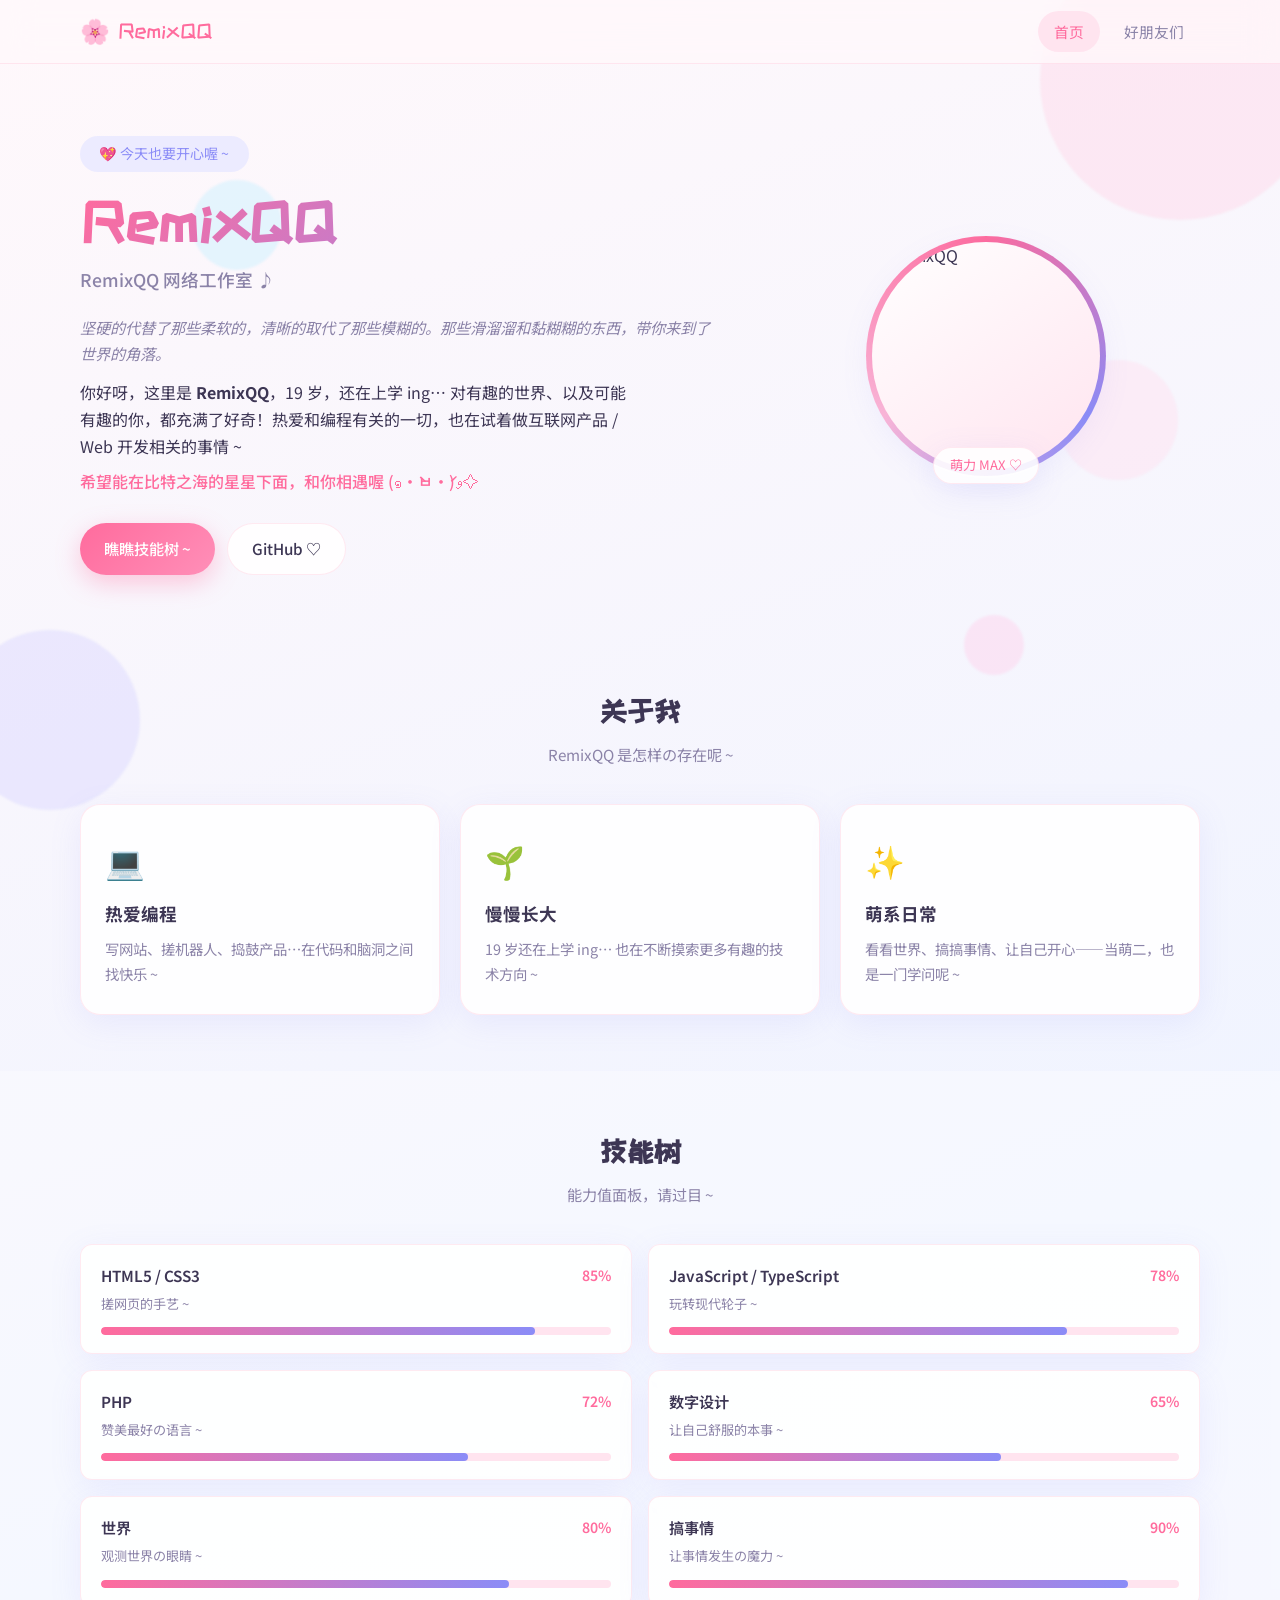
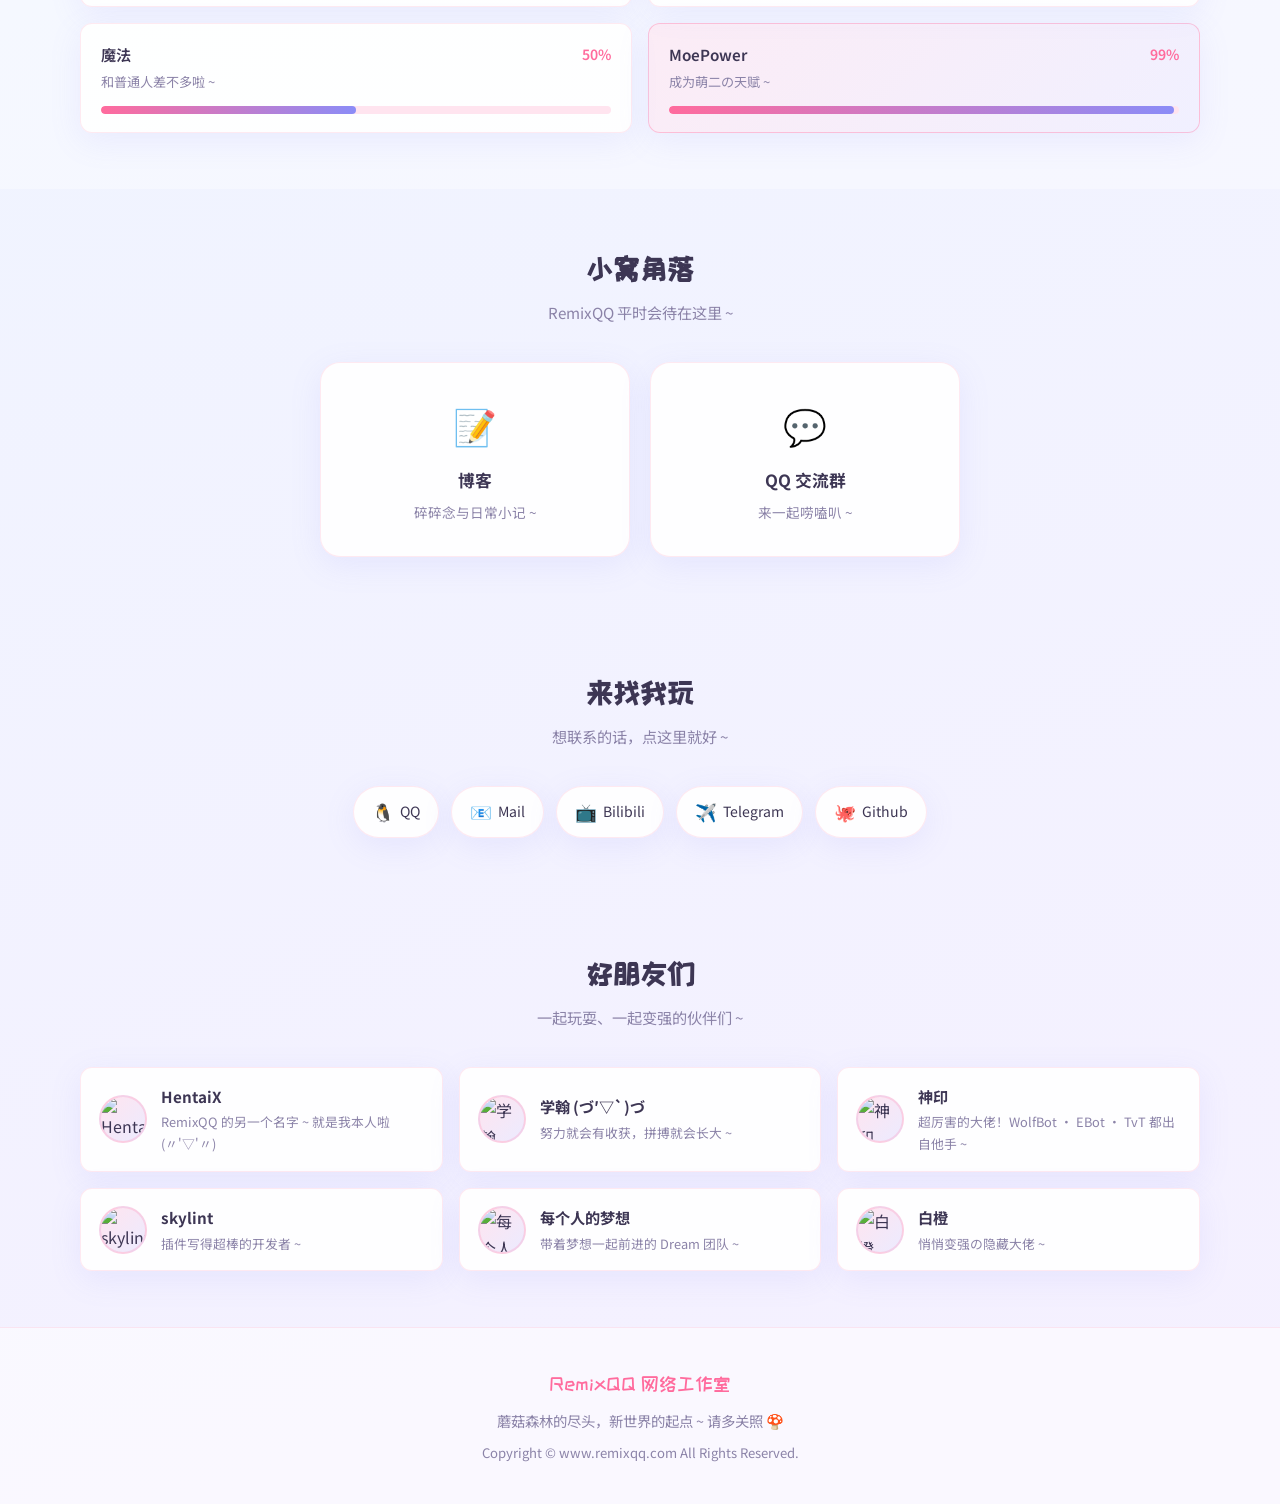
==== index.html @ 7d6c2c0d "重构个人主页为萌系浅色主题，保留原有内容与链接" ====
<!DOCTYPE html>
<html lang="zh-CN">
<head>
  <meta charset="UTF-8">
  <meta name="viewport" content="width=device-width, initial-scale=1.0">
  <meta name="description" content="RemixQQ 的小小个人站 ~ 蘑菇森林的尽头，新世界的起点">
  <title>RemixQQ 的小窝</title>
  <link rel="icon" href="favicon.svg" type="image/svg+xml">
  <link rel="preconnect" href="https://fonts.googleapis.com">
  <link rel="preconnect" href="https://fonts.gstatic.com" crossorigin>
  <link href="https://fonts.googleapis.com/css2?family=Noto+Sans+SC:wght@400;500;700&family=ZCOOL+KuaiLe&display=swap" rel="stylesheet">
  <link rel="stylesheet" href="css/style.css">
</head>
<body>
  <div class="bg-decor" aria-hidden="true">
    <span class="bubble b1"></span>
    <span class="bubble b2"></span>
    <span class="bubble b3"></span>
    <span class="bubble b4"></span>
    <span class="bubble b5"></span>
  </div>

  <header class="navbar">
    <div class="container nav-inner">
      <a class="logo" href="#home">
        <span class="logo-icon">🌸</span>
        <span>RemixQQ</span>
      </a>
      <button class="nav-toggle" aria-label="打开菜单" aria-expanded="false">
        <span></span><span></span><span></span>
      </button>
      <nav class="nav-links">
        <a href="#home" class="active">首页</a>
        <a href="#friends">好朋友们</a>
      </nav>
    </div>
  </header>

  <main>
    <section id="home" class="hero">
      <div class="container hero-grid">
        <div class="hero-content">
          <p class="hero-badge"><span id="hero-badge-text">✨ 遇见你，真好呀 ~</span></p>
          <h1>
            <span class="hero-name">RemixQQ</span>
            <span class="hero-sub">RemixQQ 网络工作室 ♪</span>
          </h1>
          <p class="hero-quote">坚硬的代替了那些柔软的，清晰的取代了那些模糊的。那些滑溜溜和黏糊糊的东西，带你来到了世界的角落。</p>
          <p class="hero-desc">
            你好呀，这里是 <strong>RemixQQ</strong>，<span class="js-age"></span> 岁，还在上学 ing… 对有趣的世界、以及可能有趣的你，都充满了好奇！热爱和编程有关的一切，也在试着做互联网产品 / Web 开发相关的事情 ~
          </p>
          <p class="hero-desc accent">希望能在比特之海的星星下面，和你相遇喔 (๑•̀ㅂ•́)و✧</p>
          <div class="hero-actions">
            <a class="btn btn-primary" href="#skills">瞧瞧技能树 ~</a>
            <a class="btn btn-ghost" href="https://github.com/HentaiX2007" target="_blank" rel="noopener">GitHub ♡</a>
          </div>
        </div>
        <div class="hero-visual">
          <div class="avatar-wrap">
            <div class="avatar-ring"></div>
            <div class="avatar"><img src="https://q.qlogo.cn/headimg_dl?dst_uin=409898860&spec=640&img_type=jpg" alt="RemixQQ"></div>
            <span class="avatar-tag">萌力 MAX ♡</span>
          </div>
        </div>
      </div>
    </section>

    <section class="features">
      <div class="container">
        <div class="section-head">
          <h2>关于我</h2>
          <p>RemixQQ 是怎样の存在呢 ~</p>
        </div>
        <div class="feature-grid">
          <article class="feature-card">
            <div class="feature-icon">💻</div>
            <h3>热爱编程</h3>
            <p>写网站、搓机器人、捣鼓产品…在代码和脑洞之间找快乐 ~</p>
          </article>
          <article class="feature-card">
            <div class="feature-icon">🌱</div>
            <h3>慢慢长大</h3>
            <p><span class="js-age"></span> 岁还在上学 ing… 也在不断摸索更多有趣的技术方向 ~</p>
          </article>
          <article class="feature-card">
            <div class="feature-icon">✨</div>
            <h3>萌系日常</h3>
            <p>看看世界、搞搞事情、让自己开心——当萌二，也是一门学问呢 ~</p>
          </article>
        </div>
      </div>
    </section>

    <section id="skills" class="skills">
      <div class="container">
        <div class="section-head">
          <h2>技能树</h2>
          <p>能力值面板，请过目 ~</p>
        </div>
        <div class="skill-grid">
          <div class="skill-card" data-level="85">
            <div class="skill-top"><span>HTML5 / CSS3</span><span class="skill-val">85%</span></div>
            <p>搓网页的手艺 ~</p>
            <div class="skill-bar"><span></span></div>
          </div>
          <div class="skill-card" data-level="78">
            <div class="skill-top"><span>JavaScript / TypeScript</span><span class="skill-val">78%</span></div>
            <p>玩转现代轮子 ~</p>
            <div class="skill-bar"><span></span></div>
          </div>
          <div class="skill-card" data-level="72">
            <div class="skill-top"><span>PHP</span><span class="skill-val">72%</span></div>
            <p>赞美最好の语言 ~</p>
            <div class="skill-bar"><span></span></div>
          </div>
          <div class="skill-card" data-level="65">
            <div class="skill-top"><span>数字设计</span><span class="skill-val">65%</span></div>
            <p>让自己舒服的本事 ~</p>
            <div class="skill-bar"><span></span></div>
          </div>
          <div class="skill-card" data-level="80">
            <div class="skill-top"><span>世界</span><span class="skill-val">80%</span></div>
            <p>观测世界の眼睛 ~</p>
            <div class="skill-bar"><span></span></div>
          </div>
          <div class="skill-card" data-level="90">
            <div class="skill-top"><span>搞事情</span><span class="skill-val">90%</span></div>
            <p>让事情发生の魔力 ~</p>
            <div class="skill-bar"><span></span></div>
          </div>
          <div class="skill-card" data-level="50">
            <div class="skill-top"><span>魔法</span><span class="skill-val">50%</span></div>
            <p>和普通人差不多啦 ~</p>
            <div class="skill-bar"><span></span></div>
          </div>
          <div class="skill-card highlight" data-level="99">
            <div class="skill-top"><span>MoePower</span><span class="skill-val">99%</span></div>
            <p>成为萌二の天赋 ~</p>
            <div class="skill-bar"><span></span></div>
          </div>
        </div>
      </div>
    </section>

    <section id="places" class="places">
      <div class="container">
        <div class="section-head">
          <h2>小窝角落</h2>
          <p>RemixQQ 平时会待在这里 ~</p>
        </div>
        <div class="place-grid">
          <a class="place-card" href="404.html" target="_blank" rel="noopener">
            <span class="place-icon">📝</span>
            <h3>博客</h3>
            <p>碎碎念与日常小记 ~</p>
          </a>
          <a class="place-card" href="https://qm.qq.com/cgi-bin/qm/qr?k=84oKlIdqu7leIcT74lgxzu0xCBWBwKX-&jump_from=webapi&authKey=Kc1P+uu9P0bo88xt0sbMIB/ppc8YZW0a0btZztGisIsKdx7UcqcJ4j6q4Y/uhNzM" target="_blank" rel="noopener">
            <span class="place-icon">💬</span>
            <h3>QQ 交流群</h3>
            <p>来一起唠嗑叭 ~</p>
          </a>
        </div>
      </div>
    </section>

    <section id="social" class="social">
      <div class="container">
        <div class="section-head">
          <h2>来找我玩</h2>
          <p>想联系的话，点这里就好 ~</p>
        </div>
        <div class="social-grid">
          <a class="social-link" href="https://wpa.qq.com/msgrd?v=3&uin=409898860&site=qq&menu=yes" target="_blank" rel="noopener" title="QQ"><span>🐧</span> QQ</a>
          <a class="social-link" href="mailto:409898860@qq.com" title="Mail"><span>📧</span> Mail</a>
          <a class="social-link" href="https://space.bilibili.com/322929988" target="_blank" rel="noopener" title="Bilibili"><span>📺</span> Bilibili</a>
          <a class="social-link" href="https://t.me/Re_Q888" target="_blank" rel="noopener" title="Telegram"><span>✈️</span> Telegram</a>
          <a class="social-link" href="https://github.com/HentaiX2007" target="_blank" rel="noopener" title="Github"><span>🐙</span> Github</a>
        </div>
      </div>
    </section>

    <section id="friends" class="friends">
      <div class="container">
        <div class="section-head">
          <h2>好朋友们</h2>
          <p>一起玩耍、一起变强的伙伴们 ~</p>
        </div>
        <div class="friend-grid">
          <a class="friend-card" href="#">
            <img class="friend-avatar" src="https://q.qlogo.cn/headimg_dl?dst_uin=409898860&spec=640&img_type=jpg" alt="HentaiX" loading="lazy">
            <div>
              <h3>HentaiX</h3>
              <p>RemixQQ 的另一个名字 ~ 就是我本人啦 (〃'▽'〃)</p>
            </div>
          </a>
          <a class="friend-card" href="#">
            <img class="friend-avatar" src="https://q.qlogo.cn/headimg_dl?dst_uin=942569307&spec=640&img_type=jpg" alt="学翰" loading="lazy">
            <div>
              <h3>学翰 (づ′▽`)づ</h3>
              <p>努力就会有收获，拼搏就会长大 ~</p>
            </div>
          </a>
          <a class="friend-card" href="#">
            <img class="friend-avatar" src="https://q.qlogo.cn/headimg_dl?dst_uin=1413492184&spec=640&img_type=jpg" alt="神印" loading="lazy">
            <div>
              <h3>神印</h3>
              <p>超厉害的大佬！WolfBot · EBot · TvT 都出自他手 ~</p>
            </div>
          </a>
          <a class="friend-card" href="#">
            <img class="friend-avatar" src="https://q.qlogo.cn/headimg_dl?dst_uin=1453199662&spec=640&img_type=jpg" alt="skylint" loading="lazy">
            <div>
              <h3>skylint</h3>
              <p>插件写得超棒的开发者 ~</p>
            </div>
          </a>
          <a class="friend-card" href="#">
            <img class="friend-avatar" src="https://q.qlogo.cn/headimg_dl?dst_uin=3589898630&spec=640&img_type=jpg" alt="每个人的梦想" loading="lazy">
            <div>
              <h3>每个人的梦想</h3>
              <p>带着梦想一起前进的 Dream 团队 ~</p>
            </div>
          </a>
          <a class="friend-card" href="#">
            <img class="friend-avatar" src="https://q.qlogo.cn/headimg_dl?dst_uin=246729949&spec=640&img_type=jpg" alt="白橙" loading="lazy">
            <div>
              <h3>白橙</h3>
              <p>悄悄变强の隐藏大佬 ~</p>
            </div>
          </a>
        </div>
      </div>
    </section>
  </main>

  <footer class="footer">
    <div class="container footer-inner">
      <p class="footer-title">RemixQQ 网络工作室</p>
      <p class="footer-slogan">蘑菇森林的尽头，新世界的起点 ~ 请多关照 🍄</p>
      <p class="footer-copy">Copyright © www.remixqq.com All Rights Reserved.</p>
    </div>
  </footer>

  <script src="js/main.js"></script>
</body>
</html>
---- css/style.css ----
:root {
  --bg: #fff8fb;
  --bg-soft: #f5f0ff;
  --surface: rgba(255, 255, 255, 0.88);
  --surface-hover: rgba(255, 255, 255, 0.96);
  --text: #3d3654;
  --text-muted: #8b83a8;
  --primary: #ff6b9d;
  --primary-soft: #ffe4ef;
  --secondary: #8b8cf7;
  --secondary-soft: #ecebff;
  --accent: #ffb7d5;
  --border: rgba(255, 107, 157, 0.14);
  --shadow: 0 8px 32px rgba(139, 140, 247, 0.12);
  --shadow-hover: 0 16px 48px rgba(255, 107, 157, 0.18);
  --radius: 20px;
  --radius-sm: 12px;
  --nav-h: 64px;
  --font: "Noto Sans SC", "PingFang SC", "Microsoft YaHei", sans-serif;
  --font-cute: "ZCOOL KuaiLe", "Noto Sans SC", sans-serif;
}

*,
*::before,
*::after {
  box-sizing: border-box;
  margin: 0;
  padding: 0;
}

html {
  scroll-behavior: smooth;
}

body {
  font-family: var(--font);
  color: var(--text);
  background: linear-gradient(160deg, var(--bg) 0%, #f0f4ff 45%, var(--bg-soft) 100%);
  min-height: 100vh;
  line-height: 1.7;
  overflow-x: hidden;
}

a {
  color: inherit;
  text-decoration: none;
}

.container {
  width: min(1120px, calc(100% - 32px));
  margin: 0 auto;
}

/* Background decoration */
.bg-decor {
  position: fixed;
  inset: 0;
  pointer-events: none;
  z-index: 0;
  overflow: hidden;
}

.bubble {
  position: absolute;
  border-radius: 50%;
  opacity: 0.45;
  filter: blur(1px);
  animation: float 8s ease-in-out infinite;
}

.b1 { width: 280px; height: 280px; background: #ffd6e8; top: -60px; right: -40px; animation-delay: 0s; }
.b2 { width: 180px; height: 180px; background: #d9d6ff; bottom: 10%; left: -40px; animation-delay: -2s; }
.b3 { width: 120px; height: 120px; background: #ffe0f0; top: 40%; right: 8%; animation-delay: -4s; }
.b4 { width: 90px; height: 90px; background: #c8f0ff; top: 20%; left: 15%; animation-delay: -1s; }
.b5 { width: 60px; height: 60px; background: #ffd1ec; bottom: 25%; right: 20%; animation-delay: -3s; }

@keyframes float {
  0%, 100% { transform: translateY(0) scale(1); }
  50% { transform: translateY(-18px) scale(1.04); }
}

/* Navbar */
.navbar {
  position: sticky;
  top: 0;
  z-index: 100;
  height: var(--nav-h);
  backdrop-filter: blur(16px);
  background: rgba(255, 248, 251, 0.75);
  border-bottom: 1px solid var(--border);
}

.nav-inner {
  display: flex;
  align-items: center;
  justify-content: space-between;
  height: 100%;
}

.logo {
  display: flex;
  align-items: center;
  gap: 8px;
  font-family: var(--font-cute);
  font-size: 1.35rem;
  color: var(--primary);
}

.logo-icon {
  font-size: 1.5rem;
}

.nav-links {
  display: flex;
  gap: 8px;
}

.nav-links a {
  padding: 8px 16px;
  border-radius: 999px;
  font-size: 0.92rem;
  color: var(--text-muted);
  transition: 0.25s ease;
}

.nav-links a:hover,
.nav-links a.active {
  color: var(--primary);
  background: var(--primary-soft);
}

.nav-toggle {
  display: none;
  flex-direction: column;
  gap: 5px;
  background: none;
  border: none;
  cursor: pointer;
  padding: 4px;
}

.nav-toggle span {
  display: block;
  width: 22px;
  height: 2px;
  background: var(--text);
  border-radius: 2px;
  transition: 0.25s ease;
}

/* Hero */
.hero {
  position: relative;
  z-index: 1;
  padding: 72px 0 56px;
}

.hero-grid {
  display: grid;
  grid-template-columns: 1.2fr 0.8fr;
  gap: 48px;
  align-items: center;
}

.hero-badge {
  display: inline-block;
  padding: 6px 14px;
  background: var(--secondary-soft);
  color: var(--secondary);
  border-radius: 999px;
  font-size: 0.88rem;
  margin-bottom: 16px;
  min-width: 12em;
  text-align: center;
}

.hero-badge span {
  display: inline-block;
  transition: opacity 0.4s ease, transform 0.4s ease;
}

.hero-badge span.fade-out {
  opacity: 0;
  transform: translateY(-6px);
}

.hero-name {
  display: block;
  font-family: var(--font-cute);
  font-size: clamp(2.4rem, 6vw, 3.6rem);
  line-height: 1.2;
  background: linear-gradient(135deg, var(--primary), var(--secondary));
  -webkit-background-clip: text;
  background-clip: text;
  color: transparent;
}

.hero-sub {
  display: block;
  margin-top: 8px;
  font-size: 1.1rem;
  color: var(--text-muted);
  font-weight: 500;
}

.hero-quote {
  margin: 20px 0 12px;
  font-size: 0.95rem;
  color: var(--text-muted);
  font-style: italic;
}

.hero-desc {
  margin-bottom: 8px;
  max-width: 560px;
}

.hero-desc.accent {
  color: var(--primary);
  font-weight: 500;
}

.hero-actions {
  display: flex;
  flex-wrap: wrap;
  gap: 12px;
  margin-top: 28px;
}

.btn {
  display: inline-flex;
  align-items: center;
  justify-content: center;
  padding: 12px 24px;
  border-radius: 999px;
  font-size: 0.95rem;
  font-weight: 500;
  transition: 0.25s ease;
}

.btn-primary {
  background: linear-gradient(135deg, var(--primary), #ff8fb8);
  color: #fff;
  box-shadow: 0 8px 24px rgba(255, 107, 157, 0.35);
}

.btn-primary:hover {
  transform: translateY(-2px);
  box-shadow: 0 12px 32px rgba(255, 107, 157, 0.45);
}

.btn-ghost {
  background: var(--surface);
  border: 1px solid var(--border);
  color: var(--text);
}

.btn-ghost:hover {
  background: var(--surface-hover);
  border-color: var(--primary);
  color: var(--primary);
}

.hero-visual {
  display: flex;
  justify-content: center;
}

.avatar-wrap {
  position: relative;
  width: 240px;
  height: 240px;
}

.avatar-ring {
  position: absolute;
  inset: 0;
  border-radius: 50%;
  background: conic-gradient(from 0deg, var(--primary), var(--secondary), var(--accent), var(--primary));
  animation: spin 6s linear infinite;
}

.avatar {
  position: absolute;
  inset: 6px;
  border-radius: 50%;
  background: linear-gradient(145deg, #fff, var(--primary-soft));
  overflow: hidden;
  box-shadow: var(--shadow);
}

.avatar img {
  width: 100%;
  height: 100%;
  object-fit: cover;
  display: block;
}

.avatar-tag {
  position: absolute;
  bottom: -8px;
  left: 50%;
  transform: translateX(-50%);
  padding: 6px 16px;
  background: var(--surface);
  border: 1px solid var(--border);
  border-radius: 999px;
  font-size: 0.82rem;
  color: var(--primary);
  white-space: nowrap;
  box-shadow: var(--shadow);
}

@keyframes spin {
  to { transform: rotate(360deg); }
}

/* Sections */
section {
  position: relative;
  z-index: 1;
  padding: 56px 0;
}

.section-head {
  text-align: center;
  margin-bottom: 36px;
}

.section-head h2 {
  font-family: var(--font-cute);
  font-size: 1.8rem;
  color: var(--text);
}

.section-head p {
  margin-top: 6px;
  color: var(--text-muted);
  font-size: 0.95rem;
}

/* Feature cards */
.feature-grid {
  display: grid;
  grid-template-columns: repeat(3, 1fr);
  gap: 20px;
}

.feature-card {
  background: var(--surface);
  border: 1px solid var(--border);
  border-radius: var(--radius);
  padding: 28px 24px;
  box-shadow: var(--shadow);
  transition: 0.3s ease;
}

.feature-card:hover {
  transform: translateY(-6px);
  box-shadow: var(--shadow-hover);
  background: var(--surface-hover);
}

.feature-icon {
  font-size: 2rem;
  margin-bottom: 12px;
}

.feature-card h3 {
  font-size: 1.1rem;
  margin-bottom: 8px;
}

.feature-card p {
  font-size: 0.9rem;
  color: var(--text-muted);
}

/* Skills */
.skills {
  background: rgba(255, 255, 255, 0.35);
}

.skill-grid {
  display: grid;
  grid-template-columns: repeat(2, 1fr);
  gap: 16px;
}

.skill-card {
  background: var(--surface);
  border: 1px solid var(--border);
  border-radius: var(--radius-sm);
  padding: 18px 20px;
  box-shadow: var(--shadow);
  transition: 0.3s ease;
}

.skill-card:hover {
  transform: translateY(-3px);
}

.skill-card.highlight {
  border-color: rgba(255, 107, 157, 0.35);
  background: linear-gradient(135deg, rgba(255, 228, 239, 0.6), rgba(236, 235, 255, 0.6));
}

.skill-top {
  display: flex;
  justify-content: space-between;
  align-items: center;
  font-weight: 600;
  font-size: 0.95rem;
}

.skill-val {
  color: var(--primary);
  font-size: 0.88rem;
}

.skill-card > p {
  font-size: 0.82rem;
  color: var(--text-muted);
  margin: 4px 0 12px;
}

.skill-bar {
  height: 8px;
  background: var(--primary-soft);
  border-radius: 999px;
  overflow: hidden;
}

.skill-bar span {
  display: block;
  height: 100%;
  width: 0;
  border-radius: 999px;
  background: linear-gradient(90deg, var(--primary), var(--secondary));
  transition: width 1.2s cubic-bezier(0.22, 1, 0.36, 1);
}

.skill-card.animate .skill-bar span {
  width: var(--level);
}

/* Places */
.place-grid {
  display: grid;
  grid-template-columns: repeat(2, 1fr);
  gap: 20px;
  max-width: 640px;
  margin: 0 auto;
}

.place-card {
  display: flex;
  flex-direction: column;
  align-items: center;
  text-align: center;
  padding: 32px 20px;
  background: var(--surface);
  border: 1px solid var(--border);
  border-radius: var(--radius);
  box-shadow: var(--shadow);
  transition: 0.3s ease;
}

.place-card:hover {
  transform: translateY(-6px) scale(1.02);
  border-color: var(--primary);
  box-shadow: var(--shadow-hover);
}

.place-icon {
  font-size: 2.2rem;
  margin-bottom: 12px;
}

.place-card h3 {
  font-size: 1.05rem;
  margin-bottom: 6px;
}

.place-card p {
  font-size: 0.85rem;
  color: var(--text-muted);
}

/* Social */
.social-grid {
  display: flex;
  flex-wrap: wrap;
  justify-content: center;
  gap: 12px;
}

.social-link {
  display: inline-flex;
  align-items: center;
  gap: 6px;
  padding: 10px 18px;
  background: var(--surface);
  border: 1px solid var(--border);
  border-radius: 999px;
  font-size: 0.88rem;
  transition: 0.25s ease;
  box-shadow: var(--shadow);
}

.social-link span {
  font-size: 1.1rem;
}

.social-link:hover {
  background: var(--primary-soft);
  border-color: var(--primary);
  color: var(--primary);
  transform: translateY(-2px);
}

/* Friends */
.friend-grid {
  display: grid;
  grid-template-columns: repeat(auto-fill, minmax(280px, 1fr));
  gap: 16px;
}

.friend-card {
  display: flex;
  align-items: center;
  gap: 14px;
  padding: 16px 18px;
  background: var(--surface);
  border: 1px solid var(--border);
  border-radius: var(--radius-sm);
  box-shadow: var(--shadow);
  transition: 0.25s ease;
}

.friend-card:hover {
  transform: translateY(-3px);
  border-color: var(--secondary);
  box-shadow: var(--shadow-hover);
}

.friend-avatar {
  flex-shrink: 0;
  width: 48px;
  height: 48px;
  border-radius: 50%;
  object-fit: cover;
  background: linear-gradient(135deg, var(--primary-soft), var(--secondary-soft));
  border: 2px solid rgba(255, 107, 157, 0.2);
}

.friend-card h3 {
  font-size: 0.95rem;
  margin-bottom: 2px;
}

.friend-card p {
  font-size: 0.8rem;
  color: var(--text-muted);
}

/* Footer */
.footer {
  position: relative;
  z-index: 1;
  padding: 40px 0;
  text-align: center;
  border-top: 1px solid var(--border);
  background: rgba(255, 255, 255, 0.5);
}

.footer-title {
  font-family: var(--font-cute);
  font-size: 1.2rem;
  color: var(--primary);
}

.footer-slogan {
  margin: 8px 0;
  color: var(--text-muted);
  font-size: 0.9rem;
}

.footer-copy {
  font-size: 0.82rem;
  color: var(--text-muted);
}

/* Scroll reveal */
.reveal {
  opacity: 0;
  transform: translateY(24px);
  transition: 0.6s ease;
}

.reveal.visible {
  opacity: 1;
  transform: translateY(0);
}

/* Responsive */
@media (max-width: 900px) {
  .hero-grid {
    grid-template-columns: 1fr;
    text-align: center;
  }

  .hero-desc,
  .hero-actions {
    margin-left: auto;
    margin-right: auto;
  }

  .hero-actions {
    justify-content: center;
  }

  .hero-visual {
    order: -1;
  }

  .feature-grid,
  .place-grid {
    grid-template-columns: 1fr;
  }

  .skill-grid {
    grid-template-columns: 1fr;
  }
}

@media (max-width: 640px) {
  .nav-toggle {
    display: flex;
  }

  .nav-links {
    position: fixed;
    top: var(--nav-h);
    left: 0;
    right: 0;
    flex-direction: column;
    background: rgba(255, 248, 251, 0.96);
    backdrop-filter: blur(16px);
    padding: 16px;
    border-bottom: 1px solid var(--border);
    transform: translateY(-120%);
    opacity: 0;
    pointer-events: none;
    transition: 0.3s ease;
  }

  .nav-links.open {
    transform: translateY(0);
    opacity: 1;
    pointer-events: auto;
  }

  .nav-links a {
    padding: 12px 16px;
  }

  .nav-toggle.open span:nth-child(1) {
    transform: rotate(45deg) translate(5px, 5px);
  }

  .nav-toggle.open span:nth-child(2) {
    opacity: 0;
  }

  .nav-toggle.open span:nth-child(3) {
    transform: rotate(-45deg) translate(5px, -5px);
  }

  .avatar-wrap {
    width: 180px;
    height: 180px;
  }
}
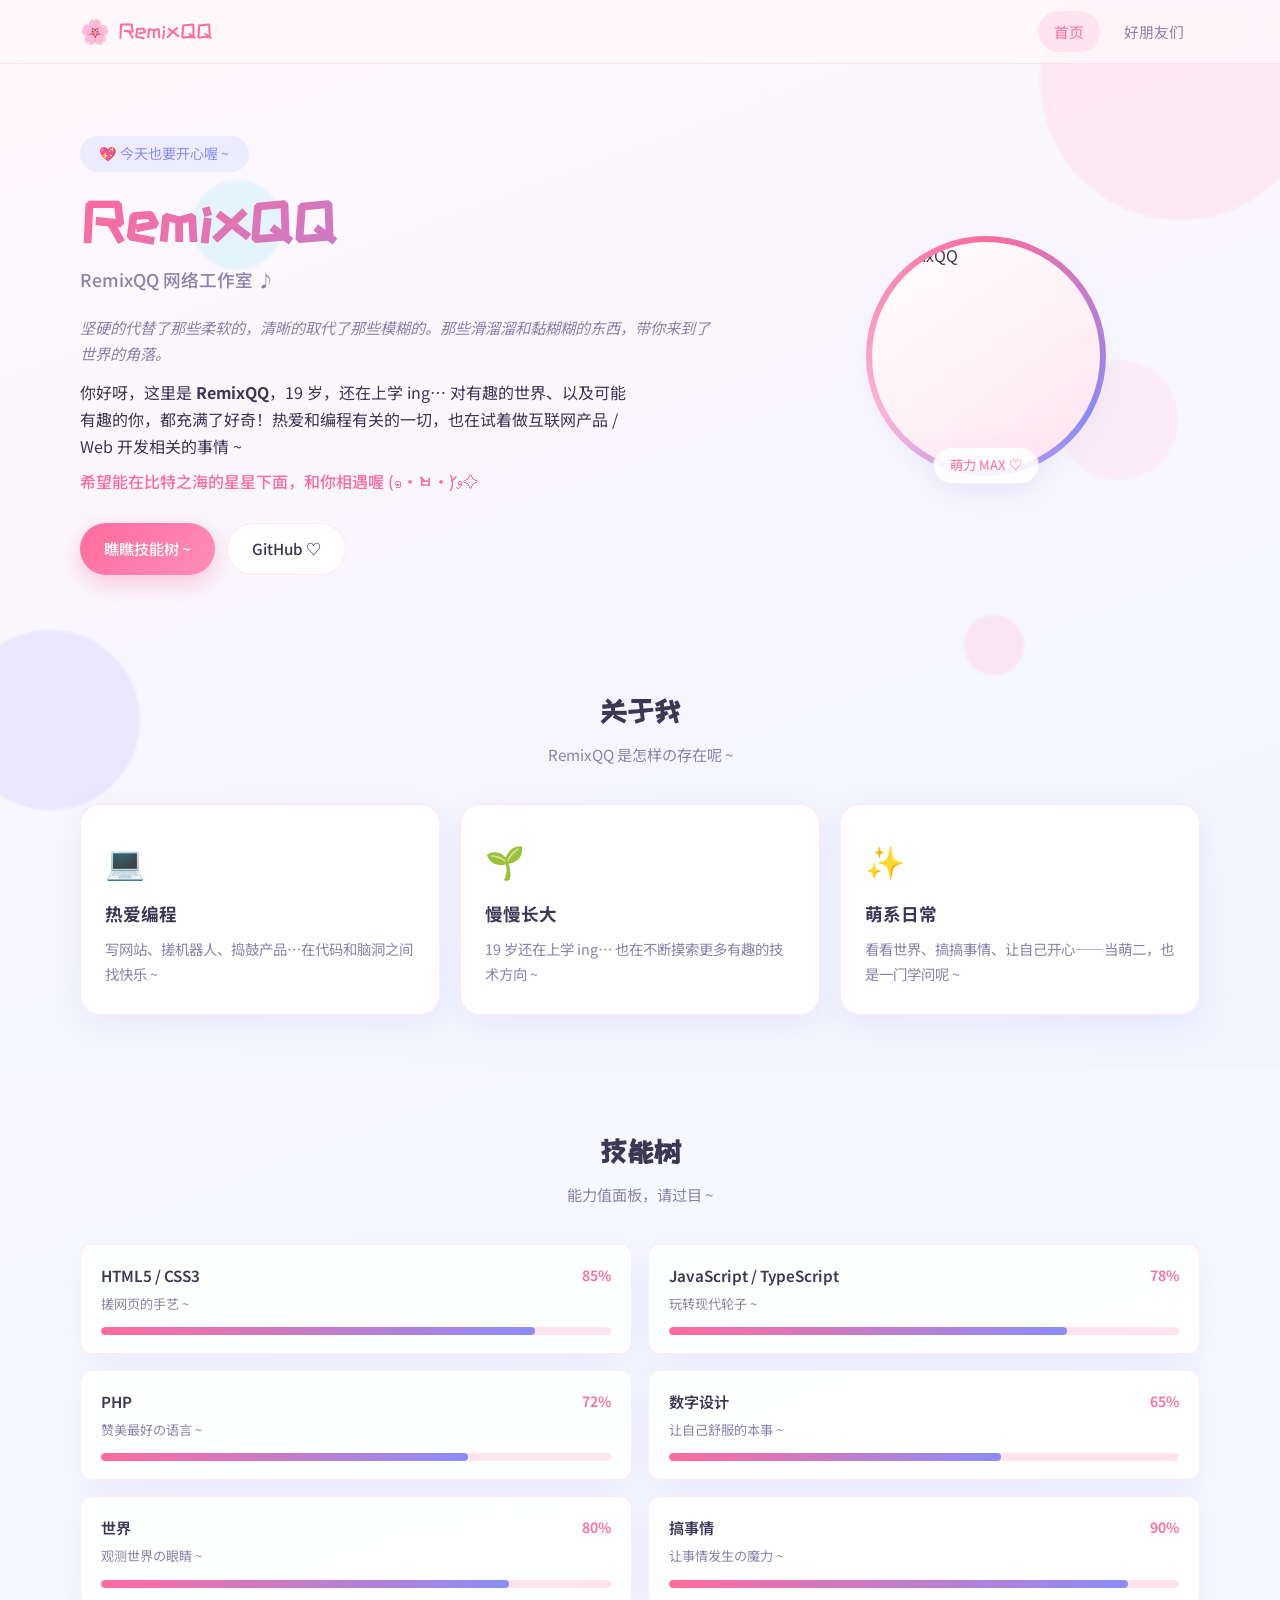
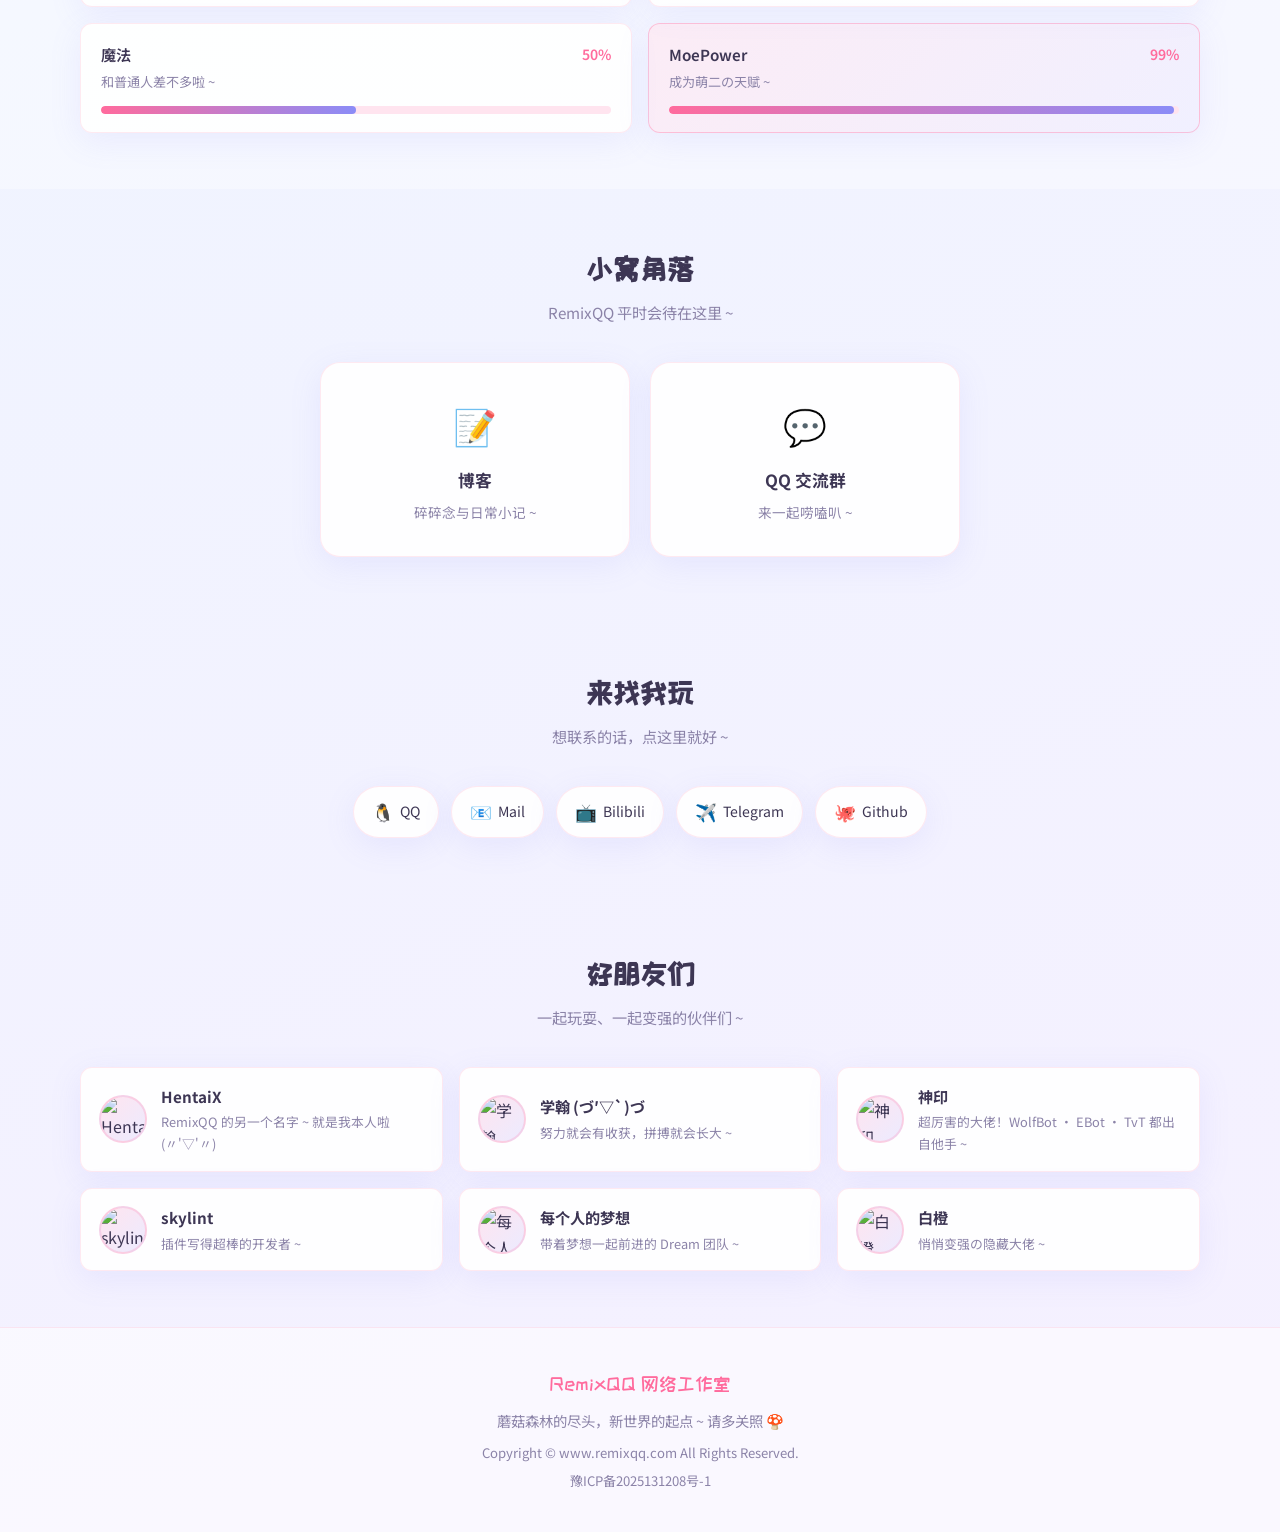
==== commit 95bdfa48: "页脚添加 ICP 备案号" ====
--- a/index.html
+++ b/index.html
@@ -238,6 +238,7 @@
       <p class="footer-title">RemixQQ 网络工作室</p>
       <p class="footer-slogan">蘑菇森林的尽头，新世界的起点 ~ 请多关照 🍄</p>
       <p class="footer-copy">Copyright © www.remixqq.com All Rights Reserved.</p>
+      <p class="footer-beian"><a href="https://beian.miit.gov.cn/" target="_blank" rel="noopener">豫ICP备2025131208号-1</a></p>
     </div>
   </footer>
 
--- a/css/style.css
+++ b/css/style.css
@@ -591,6 +591,20 @@
   color: var(--text-muted);
 }
 
+.footer-beian {
+  margin-top: 6px;
+  font-size: 0.82rem;
+}
+
+.footer-beian a {
+  color: var(--text-muted);
+  transition: color 0.2s ease;
+}
+
+.footer-beian a:hover {
+  color: var(--primary);
+}
+
 /* Scroll reveal */
 .reveal {
   opacity: 0;
